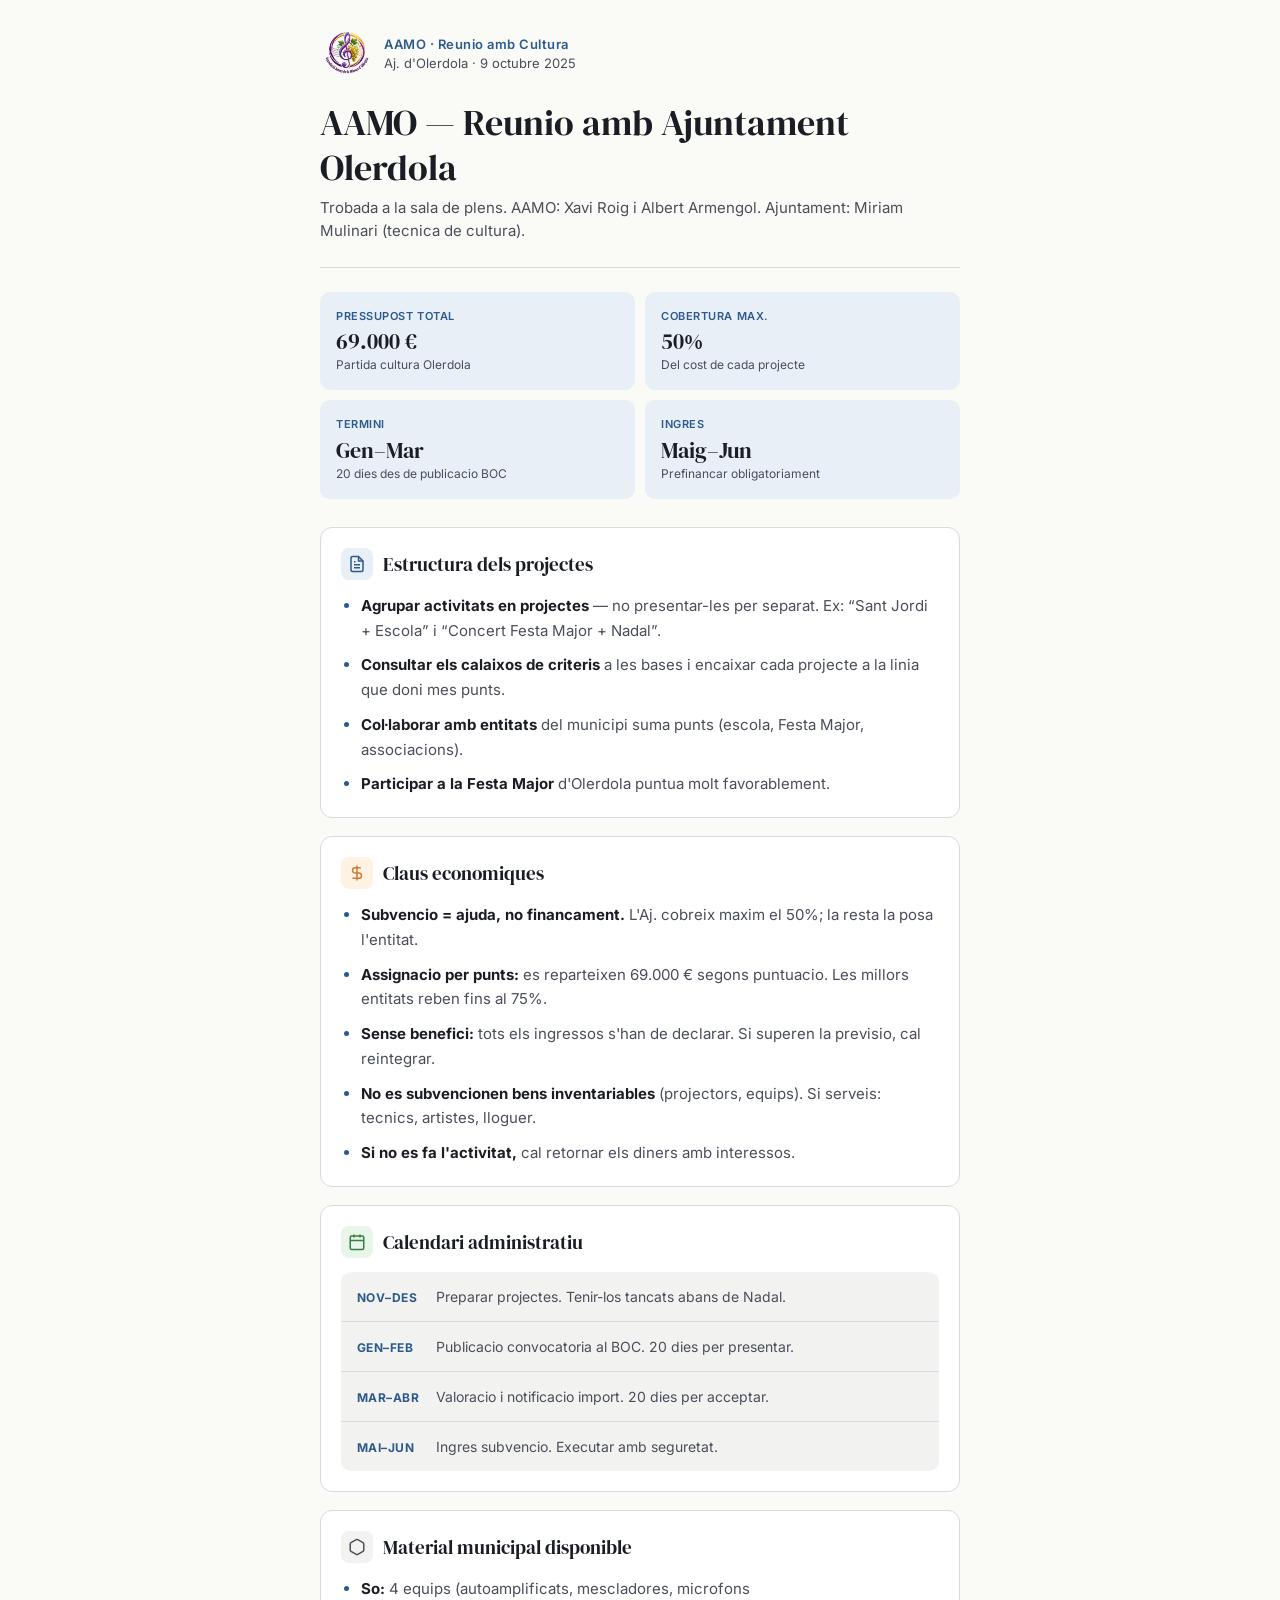
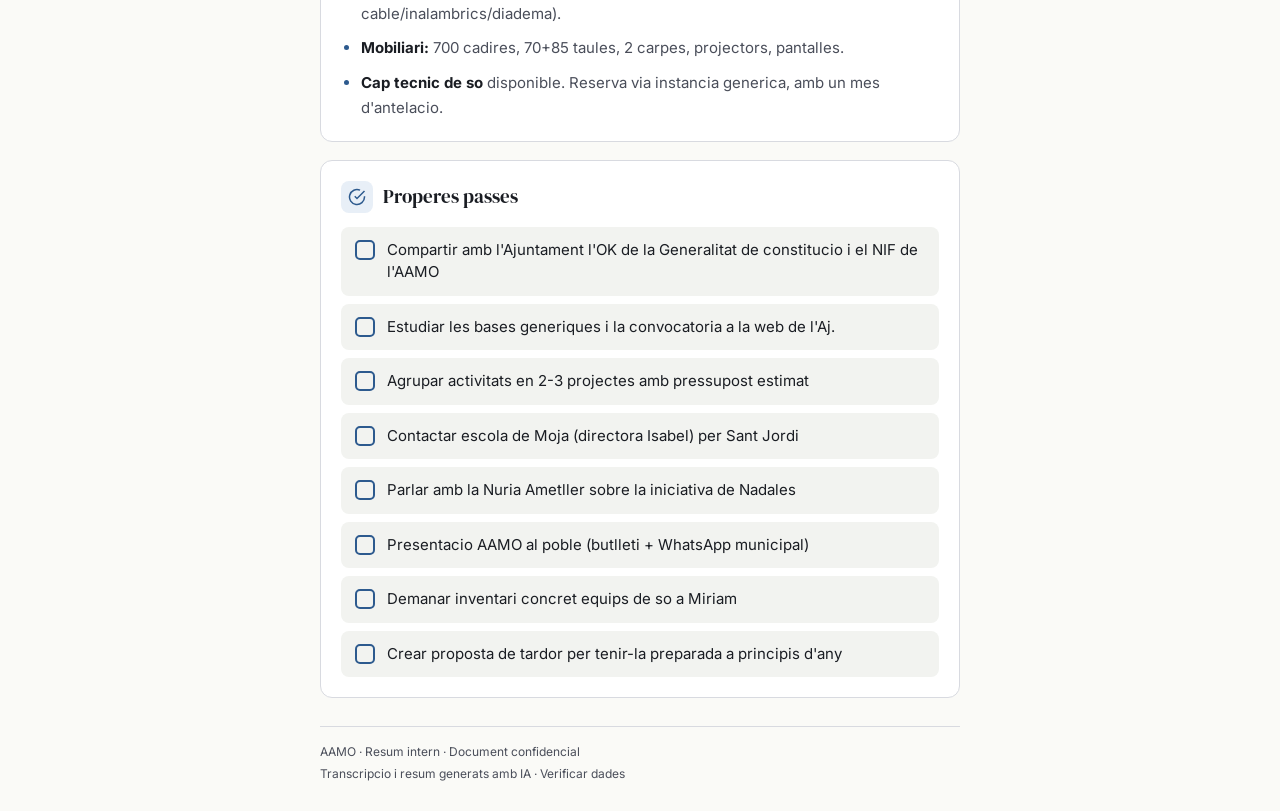
==== docs/CK9quMLA.html @ e54336b5 "Afegeix resum executiu reunió Ajuntament (intern, URL privada) Document intern per compartir amb la " ====
<!DOCTYPE html>
<html lang="ca">
<head>
<meta charset="UTF-8">
<meta name="viewport" content="width=device-width, initial-scale=1.0, viewport-fit=cover">
<meta name="robots" content="noindex, nofollow">
<title>AAMO — Resum Reunió Ajuntament</title>
<link rel="stylesheet" href="https://fonts.googleapis.com/css2?family=DM+Serif+Display&family=Inter:wght@400;500;600;700&display=swap">
<style>
  :root {
    --bg: #FAFAF7;
    --bg-card: #FFFFFF;
    --fg: #1A1D23;
    --fg-muted: #4A4E5A;
    --accent: #2D5A8E;
    --accent-light: #E8EFF7;
    --border: #D8DAE0;
    --highlight: #C97B3A;
    --section-bg: #F2F3F0;
  }

  @media (prefers-color-scheme: dark) {
    :root:not([data-theme="light"]) {
      --bg: #141518;
      --bg-card: #1E2025;
      --fg: #E4E5E9;
      --fg-muted: #A8ABB5;
      --accent: #6BA3DC;
      --accent-light: #1E2A3A;
      --border: #2E3038;
      --highlight: #D9923E;
      --section-bg: #1A1C20;
      color-scheme: dark;
    }
  }
  :root[data-theme="dark"] {
    --bg: #141518;
    --bg-card: #1E2025;
    --fg: #E4E5E9;
    --fg-muted: #A8ABB5;
    --accent: #6BA3DC;
    --accent-light: #1E2A3A;
    --border: #2E3038;
    --highlight: #D9923E;
    --section-bg: #1A1C20;
    color-scheme: dark;
  }

  * { box-sizing: border-box; margin: 0; padding: 0; }

  body {
    background: var(--bg);
    color: var(--fg);
    font-family: 'Inter', -apple-system, BlinkMacSystemFont, sans-serif;
    padding: 0 20px env(safe-area-inset-bottom, 0px) 20px;
    -webkit-text-size-adjust: 100%;
    line-height: 1.5;
    font-size: 15px;
  }

  .page {
    max-width: 640px;
    margin: 0 auto;
    padding: 28px 0;
  }

  .header {
    display: flex;
    align-items: center;
    gap: 12px;
    margin-bottom: 20px;
  }
  .logo-img {
    width: 52px;
    height: 52px;
    border-radius: 10px;
    flex-shrink: 0;
    object-fit: contain;
  }
  .header-org {
    font-size: 13px;
    font-weight: 600;
    letter-spacing: 0.04em;
    color: var(--accent);
  }
  .header-date {
    font-size: 13px;
    color: var(--fg-muted);
  }

  h1 {
    font-family: 'DM Serif Display', Georgia, serif;
    font-size: clamp(26px, 6vw, 36px);
    font-weight: 400;
    margin: 0 0 6px;
    line-height: 1.25;
    color: var(--fg);
  }
  .subtitle {
    font-size: 15px;
    color: var(--fg-muted);
    margin-bottom: 24px;
    line-height: 1.55;
  }

  hr {
    border: none;
    border-top: 1px solid var(--border);
    margin: 0 0 24px;
  }

  .takeaways {
    display: grid;
    grid-template-columns: 1fr 1fr;
    gap: 10px;
    margin-bottom: 28px;
  }
  .takeaway {
    background: var(--accent-light);
    border-radius: 10px;
    padding: 16px;
  }
  .takeaway-label {
    font-size: 11px;
    text-transform: uppercase;
    letter-spacing: 0.05em;
    color: var(--accent);
    font-weight: 600;
    margin-bottom: 4px;
  }
  .takeaway-value {
    font-family: 'DM Serif Display', Georgia, serif;
    font-size: 22px;
    color: var(--fg);
    line-height: 1.2;
  }
  .takeaway-note {
    font-size: 12px;
    color: var(--fg-muted);
    margin-top: 3px;
    line-height: 1.4;
  }

  .sections {
    display: grid;
    gap: 18px;
  }
  .section {
    background: var(--bg-card);
    border: 1px solid var(--border);
    border-radius: 12px;
    padding: 20px;
  }
  .section-header {
    display: flex;
    align-items: center;
    gap: 10px;
    margin-bottom: 14px;
  }
  .section-icon {
    width: 32px;
    height: 32px;
    border-radius: 8px;
    display: flex;
    align-items: center;
    justify-content: center;
    flex-shrink: 0;
  }
  .section-icon svg { width: 18px; height: 18px; }
  .icon-blue { background: var(--accent-light); color: var(--accent); }
  .icon-amber { background: #FEF3E2; color: var(--highlight); }
  .icon-green { background: #E8F5E9; color: #3A7D44; }
  .icon-slate { background: var(--section-bg); color: var(--fg-muted); }

  @media (prefers-color-scheme: dark) {
    :root:not([data-theme="light"]) .icon-amber { background: #2A2218; }
    :root:not([data-theme="light"]) .icon-green { background: #1A2A1C; color: #6ABF7B; }
  }
  :root[data-theme="dark"] .icon-amber { background: #2A2218; }
  :root[data-theme="dark"] .icon-green { background: #1A2A1C; color: #6ABF7B; }

  h2 {
    font-family: 'DM Serif Display', Georgia, serif;
    font-size: 19px;
    font-weight: 400;
    margin: 0;
    color: var(--fg);
  }

  .section ul {
    font-size: 15px;
    line-height: 1.65;
    color: var(--fg-muted);
    margin: 0;
    padding-left: 20px;
    display: flex;
    flex-direction: column;
    gap: 10px;
  }
  .section li::marker { color: var(--accent); }
  .section li strong { color: var(--fg); }

  .timeline {
    display: flex;
    flex-direction: column;
    margin-top: 10px;
    border-radius: 10px;
    overflow: hidden;
  }
  .tl-step {
    display: flex;
    align-items: baseline;
    gap: 14px;
    padding: 14px 16px;
    background: var(--section-bg);
    border-bottom: 1px solid var(--border);
  }
  .tl-step:last-child { border-bottom: none; }
  .tl-month {
    font-weight: 700;
    color: var(--accent);
    text-transform: uppercase;
    letter-spacing: 0.04em;
    font-size: 12px;
    flex-shrink: 0;
    width: 65px;
  }
  .tl-desc {
    color: var(--fg-muted);
    font-size: 14px;
    line-height: 1.5;
  }

  .actions {
    display: flex;
    flex-direction: column;
    gap: 8px;
    margin-top: 10px;
  }
  .action {
    display: flex;
    align-items: flex-start;
    gap: 12px;
    font-size: 15px;
    color: var(--fg);
    line-height: 1.5;
    padding: 12px 14px;
    background: var(--section-bg);
    border-radius: 8px;
  }
  .action-check {
    width: 20px;
    height: 20px;
    border: 2px solid var(--accent);
    border-radius: 5px;
    flex-shrink: 0;
    margin-top: 1px;
  }

  .footer {
    margin-top: 28px;
    padding-top: 16px;
    border-top: 1px solid var(--border);
    font-size: 12px;
    color: var(--fg-muted);
    display: flex;
    flex-direction: column;
    gap: 4px;
  }

  @media (max-width: 380px) {
    .takeaways { grid-template-columns: 1fr; }
  }
</style>
</head>
<body>
<div class="page">
  <div class="header">
    <img src="[data-uri]" alt="AAMO" class="logo-img">
    <div class="header-text">
      <div class="header-org">AAMO &middot; Reunio amb Cultura</div>
      <div class="header-date">Aj. d&#39;Olerdola &middot; 9 octubre 2025</div>
    </div>
  </div>

  <h1>AAMO &#8212; Reunio amb Ajuntament Olerdola</h1>
  <div class="subtitle">Trobada a la sala de plens. AAMO: Xavi Roig i Albert Armengol. Ajuntament: Miriam Mulinari (tecnica de cultura).</div>

  <hr>

  <div class="takeaways">
    <div class="takeaway">
      <div class="takeaway-label">Pressupost total</div>
      <div class="takeaway-value">69.000 &#8364;</div>
      <div class="takeaway-note">Partida cultura Olerdola</div>
    </div>
    <div class="takeaway">
      <div class="takeaway-label">Cobertura max.</div>
      <div class="takeaway-value">50%</div>
      <div class="takeaway-note">Del cost de cada projecte</div>
    </div>
    <div class="takeaway">
      <div class="takeaway-label">Termini</div>
      <div class="takeaway-value">Gen&#8211;Mar</div>
      <div class="takeaway-note">20 dies des de publicacio BOC</div>
    </div>
    <div class="takeaway">
      <div class="takeaway-label">Ingres</div>
      <div class="takeaway-value">Maig&#8211;Jun</div>
      <div class="takeaway-note">Prefinancar obligatoriament</div>
    </div>
  </div>

  <div class="sections">

    <div class="section">
      <div class="section-header">
        <div class="section-icon icon-blue">
          <svg viewBox="0 0 24 24" fill="none" stroke="currentColor" stroke-width="2"><path d="M14 2H6a2 2 0 00-2 2v16a2 2 0 002 2h12a2 2 0 002-2V8z"/><path d="M14 2v6h6"/><path d="M16 13H8M16 17H8M10 9H8"/></svg>
        </div>
        <h2>Estructura dels projectes</h2>
      </div>
      <ul>
        <li><strong>Agrupar activitats en projectes</strong> &#8212; no presentar-les per separat. Ex: &#8220;Sant Jordi + Escola&#8221; i &#8220;Concert Festa Major + Nadal&#8221;.</li>
        <li><strong>Consultar els calaixos de criteris</strong> a les bases i encaixar cada projecte a la linia que doni mes punts.</li>
        <li><strong>Col&#183;laborar amb entitats</strong> del municipi suma punts (escola, Festa Major, associacions).</li>
        <li><strong>Participar a la Festa Major</strong> d&#39;Olerdola puntua molt favorablement.</li>
      </ul>
    </div>

    <div class="section">
      <div class="section-header">
        <div class="section-icon icon-amber">
          <svg viewBox="0 0 24 24" fill="none" stroke="currentColor" stroke-width="2"><path d="M12 2v20M17 5H9.5a3.5 3.5 0 000 7h5a3.5 3.5 0 010 7H6"/></svg>
        </div>
        <h2>Claus economiques</h2>
      </div>
      <ul>
        <li><strong>Subvencio = ajuda, no financament.</strong> L&#39;Aj. cobreix maxim el 50%; la resta la posa l&#39;entitat.</li>
        <li><strong>Assignacio per punts:</strong> es reparteixen 69.000 &#8364; segons puntuacio. Les millors entitats reben fins al 75%.</li>
        <li><strong>Sense benefici:</strong> tots els ingressos s&#39;han de declarar. Si superen la previsio, cal reintegrar.</li>
        <li><strong>No es subvencionen bens inventariables</strong> (projectors, equips). Si serveis: tecnics, artistes, lloguer.</li>
        <li><strong>Si no es fa l&#39;activitat,</strong> cal retornar els diners amb interessos.</li>
      </ul>
    </div>

    <div class="section">
      <div class="section-header">
        <div class="section-icon icon-green">
          <svg viewBox="0 0 24 24" fill="none" stroke="currentColor" stroke-width="2"><rect x="3" y="4" width="18" height="18" rx="2"/><path d="M16 2v4M8 2v4M3 10h18"/></svg>
        </div>
        <h2>Calendari administratiu</h2>
      </div>
      <div class="timeline">
        <div class="tl-step">
          <div class="tl-month">Nov&#8211;Des</div>
          <div class="tl-desc">Preparar projectes. Tenir-los tancats abans de Nadal.</div>
        </div>
        <div class="tl-step">
          <div class="tl-month">Gen&#8211;Feb</div>
          <div class="tl-desc">Publicacio convocatoria al BOC. 20 dies per presentar.</div>
        </div>
        <div class="tl-step">
          <div class="tl-month">Mar&#8211;Abr</div>
          <div class="tl-desc">Valoracio i notificacio import. 20 dies per acceptar.</div>
        </div>
        <div class="tl-step">
          <div class="tl-month">Mai&#8211;Jun</div>
          <div class="tl-desc">Ingres subvencio. Executar amb seguretat.</div>
        </div>
      </div>
    </div>

    <div class="section">
      <div class="section-header">
        <div class="section-icon icon-slate">
          <svg viewBox="0 0 24 24" fill="none" stroke="currentColor" stroke-width="2"><path d="M21 16V8a2 2 0 00-1-1.73l-7-4a2 2 0 00-2 0l-7 4A2 2 0 003 8v8a2 2 0 001 1.73l7 4a2 2 0 002 0l7-4A2 2 0 0021 16z"/></svg>
        </div>
        <h2>Material municipal disponible</h2>
      </div>
      <ul>
        <li><strong>So:</strong> 4 equips (autoamplificats, mescladores, microfons cable/inalambrics/diadema).</li>
        <li><strong>Mobiliari:</strong> 700 cadires, 70+85 taules, 2 carpes, projectors, pantalles.</li>
        <li><strong>Cap tecnic de so</strong> disponible. Reserva via instancia generica, amb un mes d&#39;antelacio.</li>
      </ul>
    </div>

    <div class="section">
      <div class="section-header">
        <div class="section-icon icon-blue">
          <svg viewBox="0 0 24 24" fill="none" stroke="currentColor" stroke-width="2"><path d="M22 11.08V12a10 10 0 11-5.93-9.14"/><path d="M22 4L12 14.01l-3-3"/></svg>
        </div>
        <h2>Properes passes</h2>
      </div>
      <div class="actions">
        <div class="action">
          <div class="action-check"></div>
          Compartir amb l&#39;Ajuntament l&#39;OK de la Generalitat de constitucio i el NIF de l&#39;AAMO
        </div>
        <div class="action">
          <div class="action-check"></div>
          Estudiar les bases generiques i la convocatoria a la web de l&#39;Aj.
        </div>
        <div class="action">
          <div class="action-check"></div>
          Agrupar activitats en 2-3 projectes amb pressupost estimat
        </div>
        <div class="action">
          <div class="action-check"></div>
          Contactar escola de Moja (directora Isabel) per Sant Jordi
        </div>
        <div class="action">
          <div class="action-check"></div>
          Parlar amb la Nuria Ametller sobre la iniciativa de Nadales
        </div>
        <div class="action">
          <div class="action-check"></div>
          Presentacio AAMO al poble (butlleti + WhatsApp municipal)
        </div>
        <div class="action">
          <div class="action-check"></div>
          Demanar inventari concret equips de so a Miriam
        </div>
        <div class="action">
          <div class="action-check"></div>
          Crear proposta de tardor per tenir-la preparada a principis d&#39;any
        </div>
      </div>
    </div>

  </div>

  <div class="footer">
    <span>AAMO &middot; Resum intern &middot; Document confidencial</span>
    <span>Transcripcio i resum generats amb IA &middot; Verificar dades</span>
  </div>
</div>
</body>
</html>
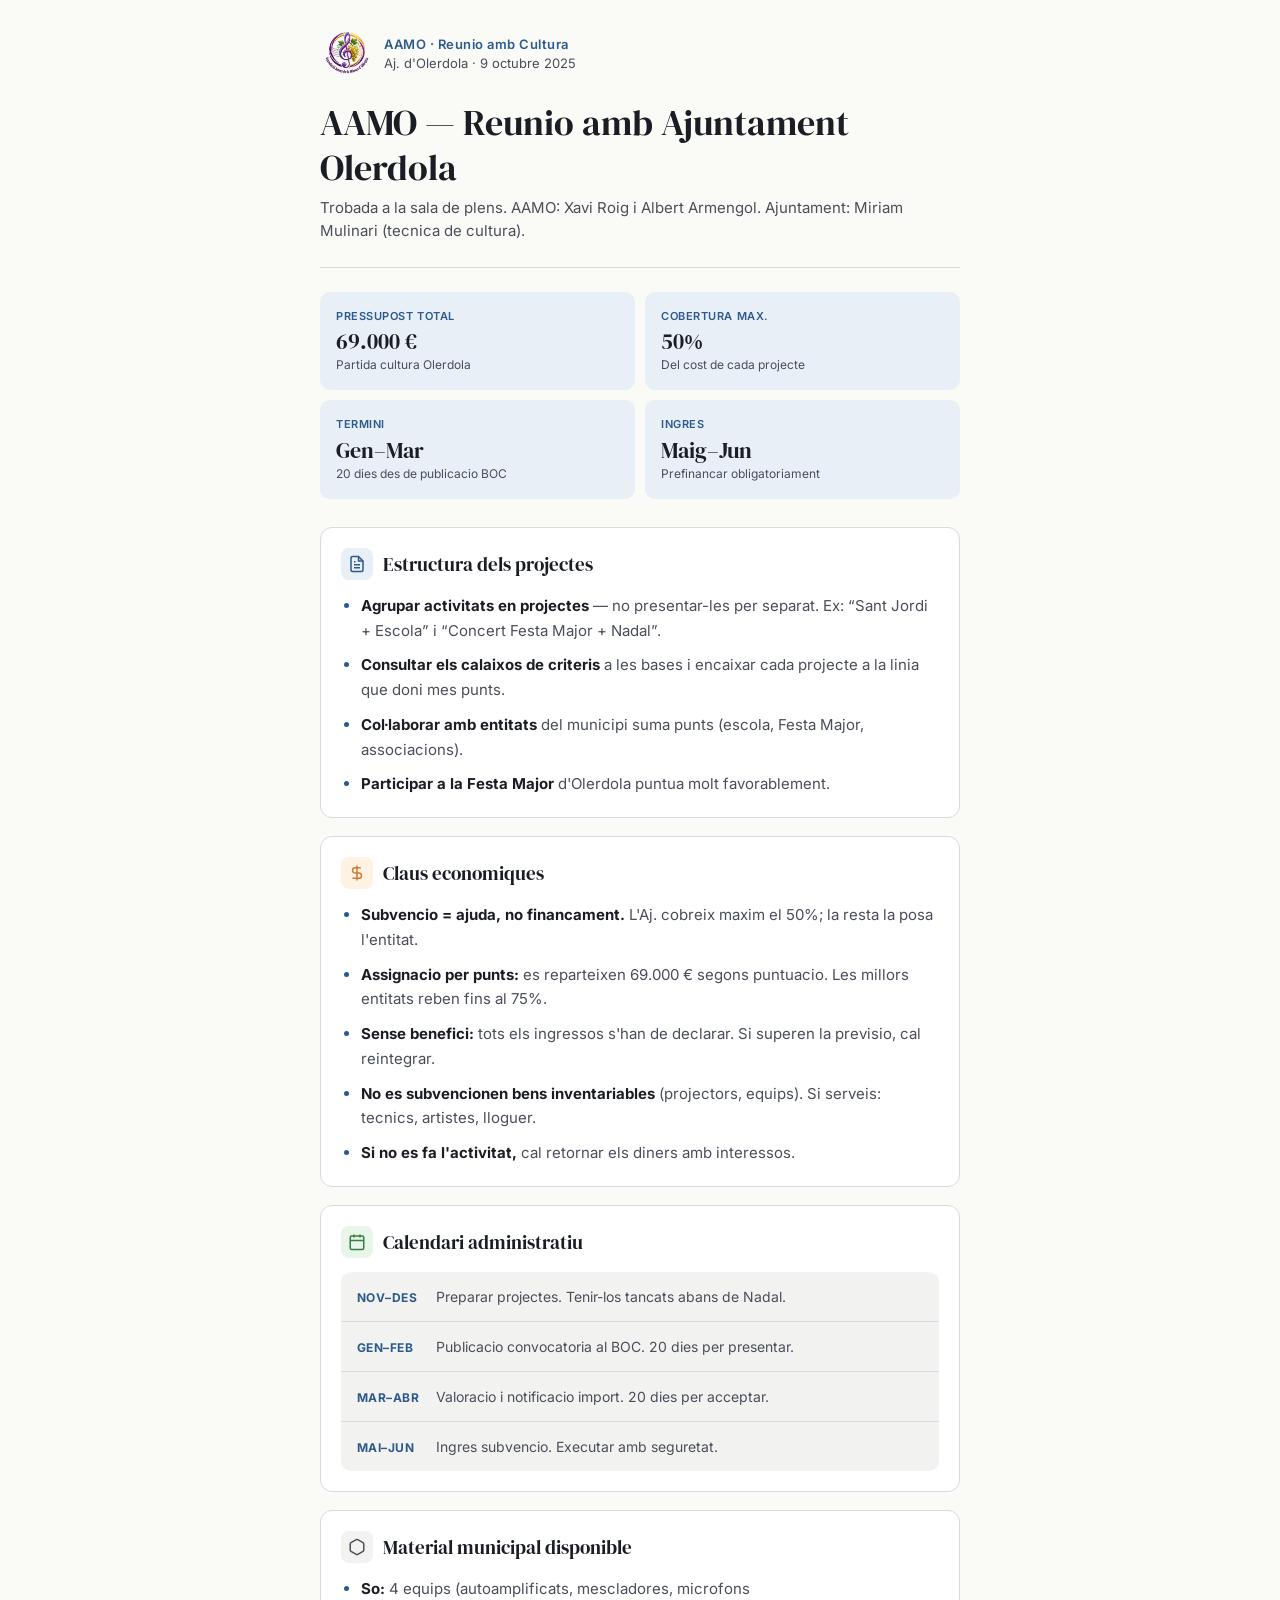
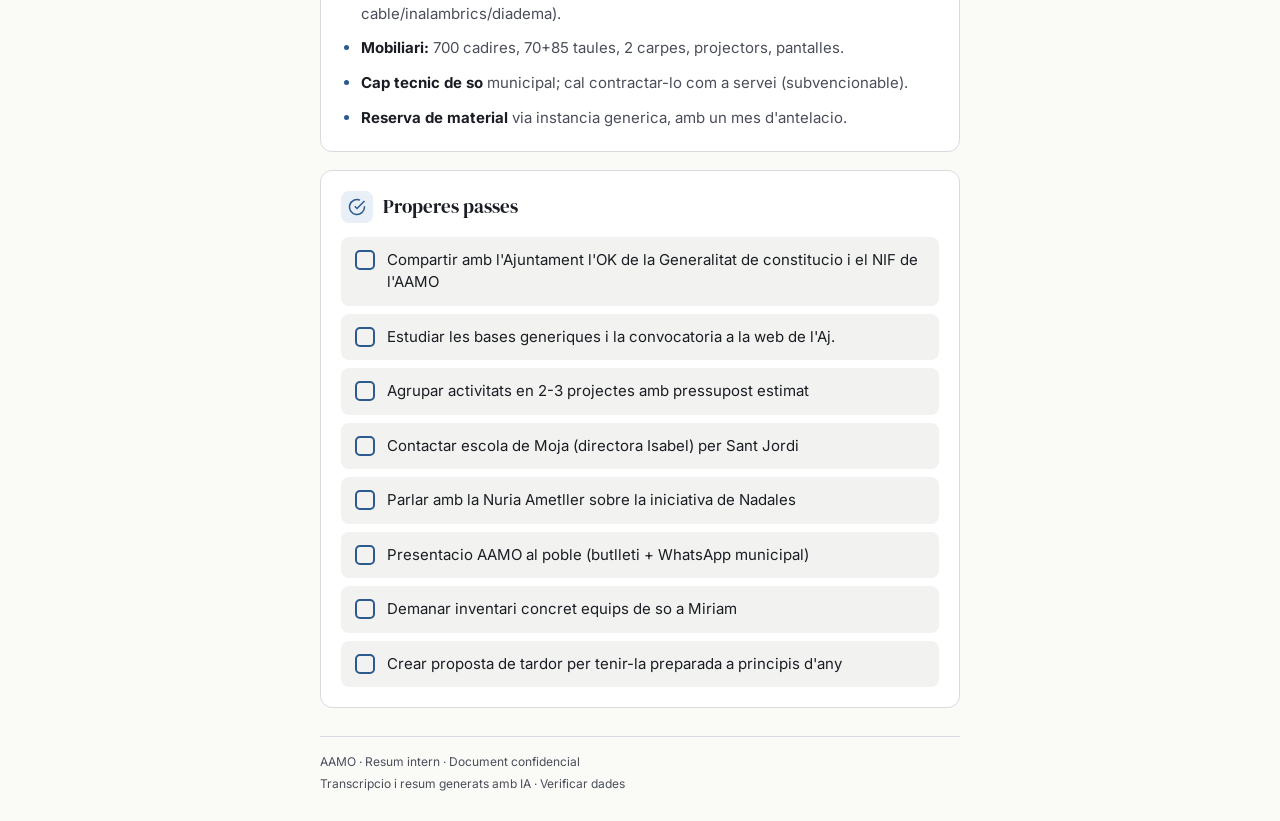
==== commit a1fbaa6b: "Corregeix punt tècnic de so al resum executiu Separa en dos punts: (1) no hi ha tècnic municipal, ca" ====
--- a/docs/CK9quMLA.html
+++ b/docs/CK9quMLA.html
@@ -381,7 +381,8 @@
       <ul>
         <li><strong>So:</strong> 4 equips (autoamplificats, mescladores, microfons cable/inalambrics/diadema).</li>
         <li><strong>Mobiliari:</strong> 700 cadires, 70+85 taules, 2 carpes, projectors, pantalles.</li>
-        <li><strong>Cap tecnic de so</strong> disponible. Reserva via instancia generica, amb un mes d&#39;antelacio.</li>
+        <li><strong>Cap tecnic de so</strong> municipal; cal contractar-lo com a servei (subvencionable).</li>
+        <li><strong>Reserva de material</strong> via instancia generica, amb un mes d&#39;antelacio.</li>
       </ul>
     </div>
 
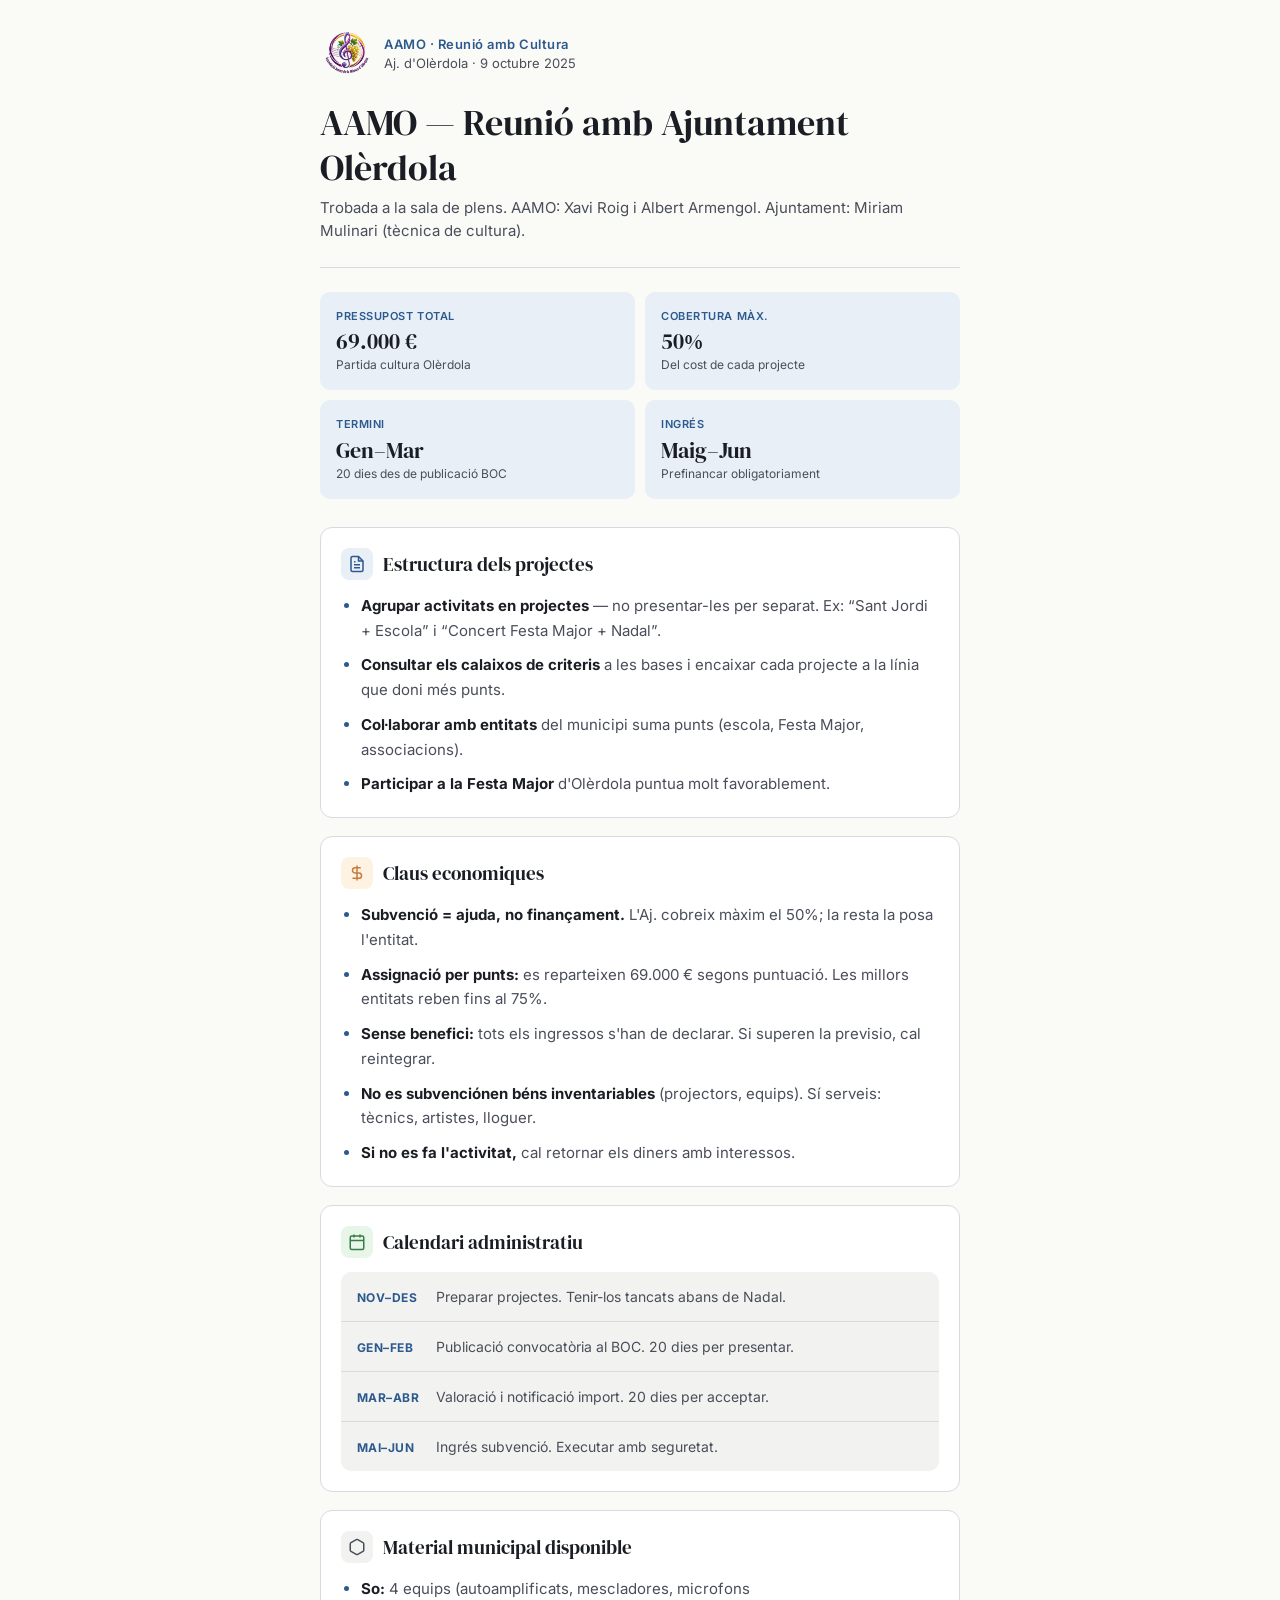
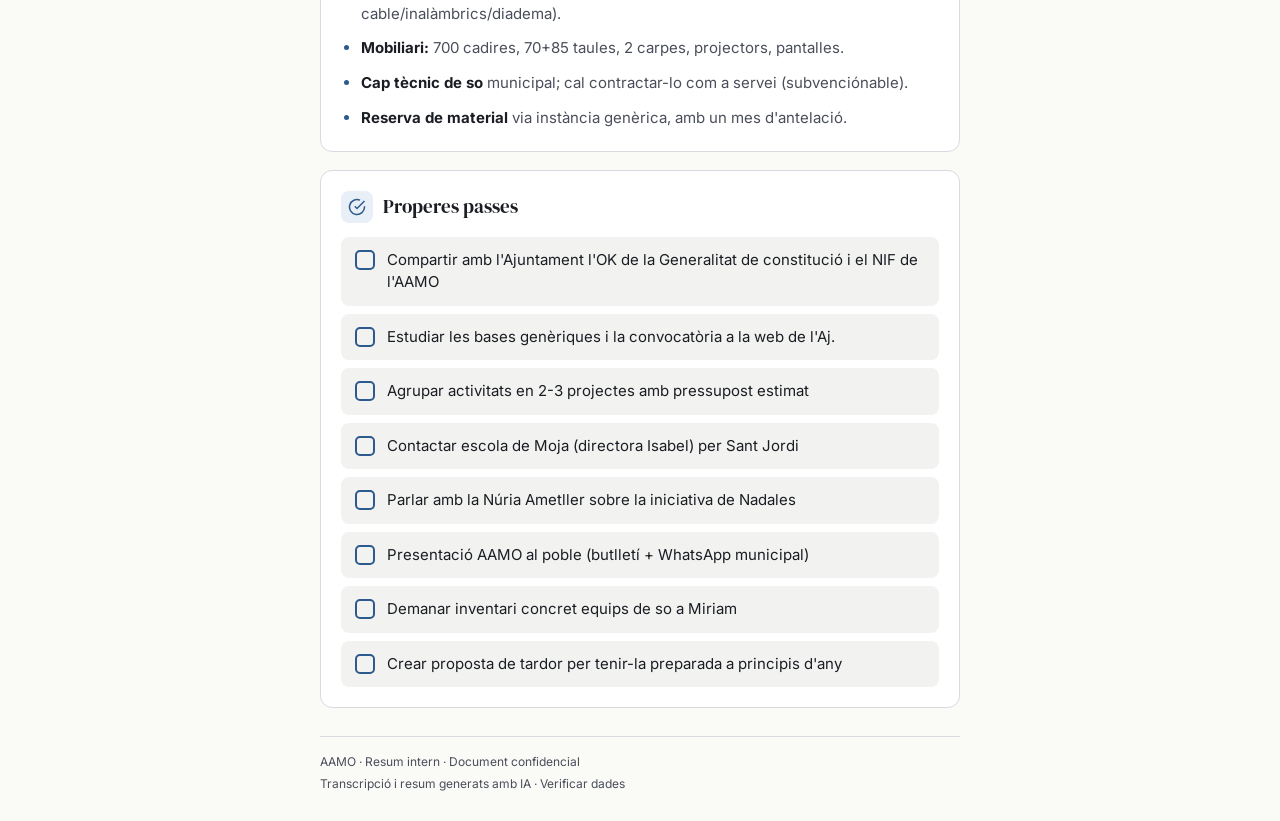
==== commit 1fd5564b: "Corregeix accents catalans al resum executiu de la reunió Afegeix accents que faltaven: Reunió, Olèr" ====
--- a/docs/CK9quMLA.html
+++ b/docs/CK9quMLA.html
@@ -4,7 +4,10 @@
 <meta charset="UTF-8">
 <meta name="viewport" content="width=device-width, initial-scale=1.0, viewport-fit=cover">
 <meta name="robots" content="noindex, nofollow">
-<title>AAMO — Resum Reunió Ajuntament</title>
+<meta property="og:title" content="AAMO — Resum Reunió Ajuntament · 9 oct 2025">
+<meta property="og:description" content="Resum executiu de la reunió AAMO amb Miriam Mulinari (tècnica de cultura, Aj. Olèrdola). Subvencións, calendari, material i properes passes.">
+<meta property="og:type" content="article">
+<title>AAMO — Resum Reunió Ajuntament · 9 oct 2025</title>
 <link rel="stylesheet" href="https://fonts.googleapis.com/css2?family=DM+Serif+Display&family=Inter:wght@400;500;600;700&display=swap">
 <style>
   :root {
@@ -278,13 +281,13 @@
   <div class="header">
     <img src="[data-uri]" alt="AAMO" class="logo-img">
     <div class="header-text">
-      <div class="header-org">AAMO &middot; Reunio amb Cultura</div>
-      <div class="header-date">Aj. d&#39;Olerdola &middot; 9 octubre 2025</div>
+      <div class="header-org">AAMO &middot; Reunió amb Cultura</div>
+      <div class="header-date">Aj. d&#39;Olèrdola &middot; 9 octubre 2025</div>
     </div>
   </div>
 
-  <h1>AAMO &#8212; Reunio amb Ajuntament Olerdola</h1>
-  <div class="subtitle">Trobada a la sala de plens. AAMO: Xavi Roig i Albert Armengol. Ajuntament: Miriam Mulinari (tecnica de cultura).</div>
+  <h1>AAMO &#8212; Reunió amb Ajuntament Olèrdola</h1>
+  <div class="subtitle">Trobada a la sala de plens. AAMO: Xavi Roig i Albert Armengol. Ajuntament: Miriam Mulinari (tècnica de cultura).</div>
 
   <hr>
 
@@ -292,20 +295,20 @@
     <div class="takeaway">
       <div class="takeaway-label">Pressupost total</div>
       <div class="takeaway-value">69.000 &#8364;</div>
-      <div class="takeaway-note">Partida cultura Olerdola</div>
+      <div class="takeaway-note">Partida cultura Olèrdola</div>
     </div>
     <div class="takeaway">
-      <div class="takeaway-label">Cobertura max.</div>
+      <div class="takeaway-label">Cobertura màx.</div>
       <div class="takeaway-value">50%</div>
       <div class="takeaway-note">Del cost de cada projecte</div>
     </div>
     <div class="takeaway">
       <div class="takeaway-label">Termini</div>
       <div class="takeaway-value">Gen&#8211;Mar</div>
-      <div class="takeaway-note">20 dies des de publicacio BOC</div>
+      <div class="takeaway-note">20 dies des de publicació BOC</div>
     </div>
     <div class="takeaway">
-      <div class="takeaway-label">Ingres</div>
+      <div class="takeaway-label">Ingrés</div>
       <div class="takeaway-value">Maig&#8211;Jun</div>
       <div class="takeaway-note">Prefinancar obligatoriament</div>
     </div>
@@ -322,9 +325,9 @@
       </div>
       <ul>
         <li><strong>Agrupar activitats en projectes</strong> &#8212; no presentar-les per separat. Ex: &#8220;Sant Jordi + Escola&#8221; i &#8220;Concert Festa Major + Nadal&#8221;.</li>
-        <li><strong>Consultar els calaixos de criteris</strong> a les bases i encaixar cada projecte a la linia que doni mes punts.</li>
+        <li><strong>Consultar els calaixos de criteris</strong> a les bases i encaixar cada projecte a la línia que doni més punts.</li>
         <li><strong>Col&#183;laborar amb entitats</strong> del municipi suma punts (escola, Festa Major, associacions).</li>
-        <li><strong>Participar a la Festa Major</strong> d&#39;Olerdola puntua molt favorablement.</li>
+        <li><strong>Participar a la Festa Major</strong> d&#39;Olèrdola puntua molt favorablement.</li>
       </ul>
     </div>
 
@@ -336,10 +339,10 @@
         <h2>Claus economiques</h2>
       </div>
       <ul>
-        <li><strong>Subvencio = ajuda, no financament.</strong> L&#39;Aj. cobreix maxim el 50%; la resta la posa l&#39;entitat.</li>
-        <li><strong>Assignacio per punts:</strong> es reparteixen 69.000 &#8364; segons puntuacio. Les millors entitats reben fins al 75%.</li>
+        <li><strong>Subvenció = ajuda, no finançament.</strong> L&#39;Aj. cobreix màxim el 50%; la resta la posa l&#39;entitat.</li>
+        <li><strong>Assignació per punts:</strong> es reparteixen 69.000 &#8364; segons puntuació. Les millors entitats reben fins al 75%.</li>
         <li><strong>Sense benefici:</strong> tots els ingressos s&#39;han de declarar. Si superen la previsio, cal reintegrar.</li>
-        <li><strong>No es subvencionen bens inventariables</strong> (projectors, equips). Si serveis: tecnics, artistes, lloguer.</li>
+        <li><strong>No es subvenciónen béns inventariables</strong> (projectors, equips). Sí serveis: tècnics, artistes, lloguer.</li>
         <li><strong>Si no es fa l&#39;activitat,</strong> cal retornar els diners amb interessos.</li>
       </ul>
     </div>
@@ -358,15 +361,15 @@
         </div>
         <div class="tl-step">
           <div class="tl-month">Gen&#8211;Feb</div>
-          <div class="tl-desc">Publicacio convocatoria al BOC. 20 dies per presentar.</div>
+          <div class="tl-desc">Publicació convocatòria al BOC. 20 dies per presentar.</div>
         </div>
         <div class="tl-step">
           <div class="tl-month">Mar&#8211;Abr</div>
-          <div class="tl-desc">Valoracio i notificacio import. 20 dies per acceptar.</div>
+          <div class="tl-desc">Valoració i notificació import. 20 dies per acceptar.</div>
         </div>
         <div class="tl-step">
           <div class="tl-month">Mai&#8211;Jun</div>
-          <div class="tl-desc">Ingres subvencio. Executar amb seguretat.</div>
+          <div class="tl-desc">Ingrés subvenció. Executar amb seguretat.</div>
         </div>
       </div>
     </div>
@@ -379,10 +382,10 @@
         <h2>Material municipal disponible</h2>
       </div>
       <ul>
-        <li><strong>So:</strong> 4 equips (autoamplificats, mescladores, microfons cable/inalambrics/diadema).</li>
+        <li><strong>So:</strong> 4 equips (autoamplificats, mescladores, microfons cable/inalàmbrics/diadema).</li>
         <li><strong>Mobiliari:</strong> 700 cadires, 70+85 taules, 2 carpes, projectors, pantalles.</li>
-        <li><strong>Cap tecnic de so</strong> municipal; cal contractar-lo com a servei (subvencionable).</li>
-        <li><strong>Reserva de material</strong> via instancia generica, amb un mes d&#39;antelacio.</li>
+        <li><strong>Cap tècnic de so</strong> municipal; cal contractar-lo com a servei (subvenciónable).</li>
+        <li><strong>Reserva de material</strong> via instància genèrica, amb un mes d&#39;antelació.</li>
       </ul>
     </div>
 
@@ -396,11 +399,11 @@
       <div class="actions">
         <div class="action">
           <div class="action-check"></div>
-          Compartir amb l&#39;Ajuntament l&#39;OK de la Generalitat de constitucio i el NIF de l&#39;AAMO
-        </div>
-        <div class="action">
-          <div class="action-check"></div>
-          Estudiar les bases generiques i la convocatoria a la web de l&#39;Aj.
+          Compartir amb l&#39;Ajuntament l&#39;OK de la Generalitat de constitució i el NIF de l&#39;AAMO
+        </div>
+        <div class="action">
+          <div class="action-check"></div>
+          Estudiar les bases genèriques i la convocatòria a la web de l&#39;Aj.
         </div>
         <div class="action">
           <div class="action-check"></div>
@@ -412,11 +415,11 @@
         </div>
         <div class="action">
           <div class="action-check"></div>
-          Parlar amb la Nuria Ametller sobre la iniciativa de Nadales
-        </div>
-        <div class="action">
-          <div class="action-check"></div>
-          Presentacio AAMO al poble (butlleti + WhatsApp municipal)
+          Parlar amb la Núria Ametller sobre la iniciativa de Nadales
+        </div>
+        <div class="action">
+          <div class="action-check"></div>
+          Presentació AAMO al poble (butlletí + WhatsApp municipal)
         </div>
         <div class="action">
           <div class="action-check"></div>
@@ -433,7 +436,7 @@
 
   <div class="footer">
     <span>AAMO &middot; Resum intern &middot; Document confidencial</span>
-    <span>Transcripcio i resum generats amb IA &middot; Verificar dades</span>
+    <span>Transcripció i resum generats amb IA &middot; Verificar dades</span>
   </div>
 </div>
 </body>
